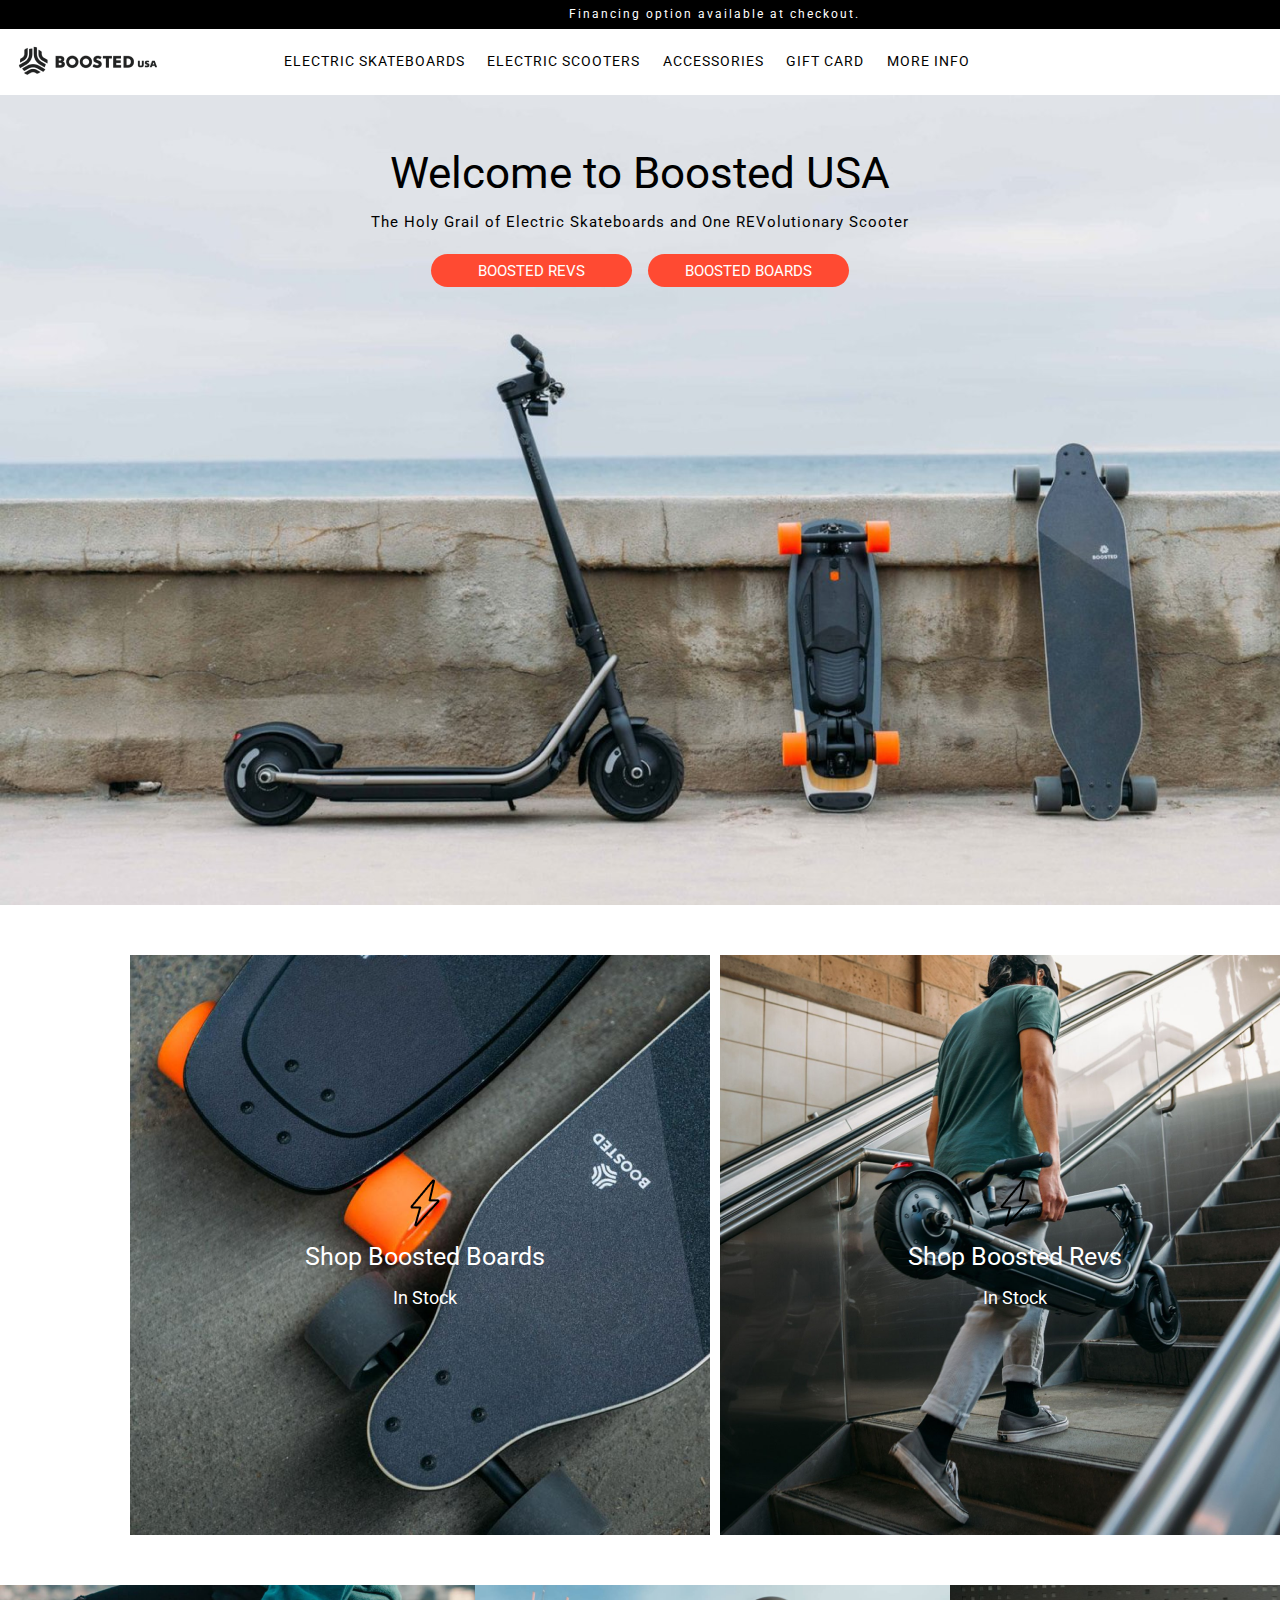
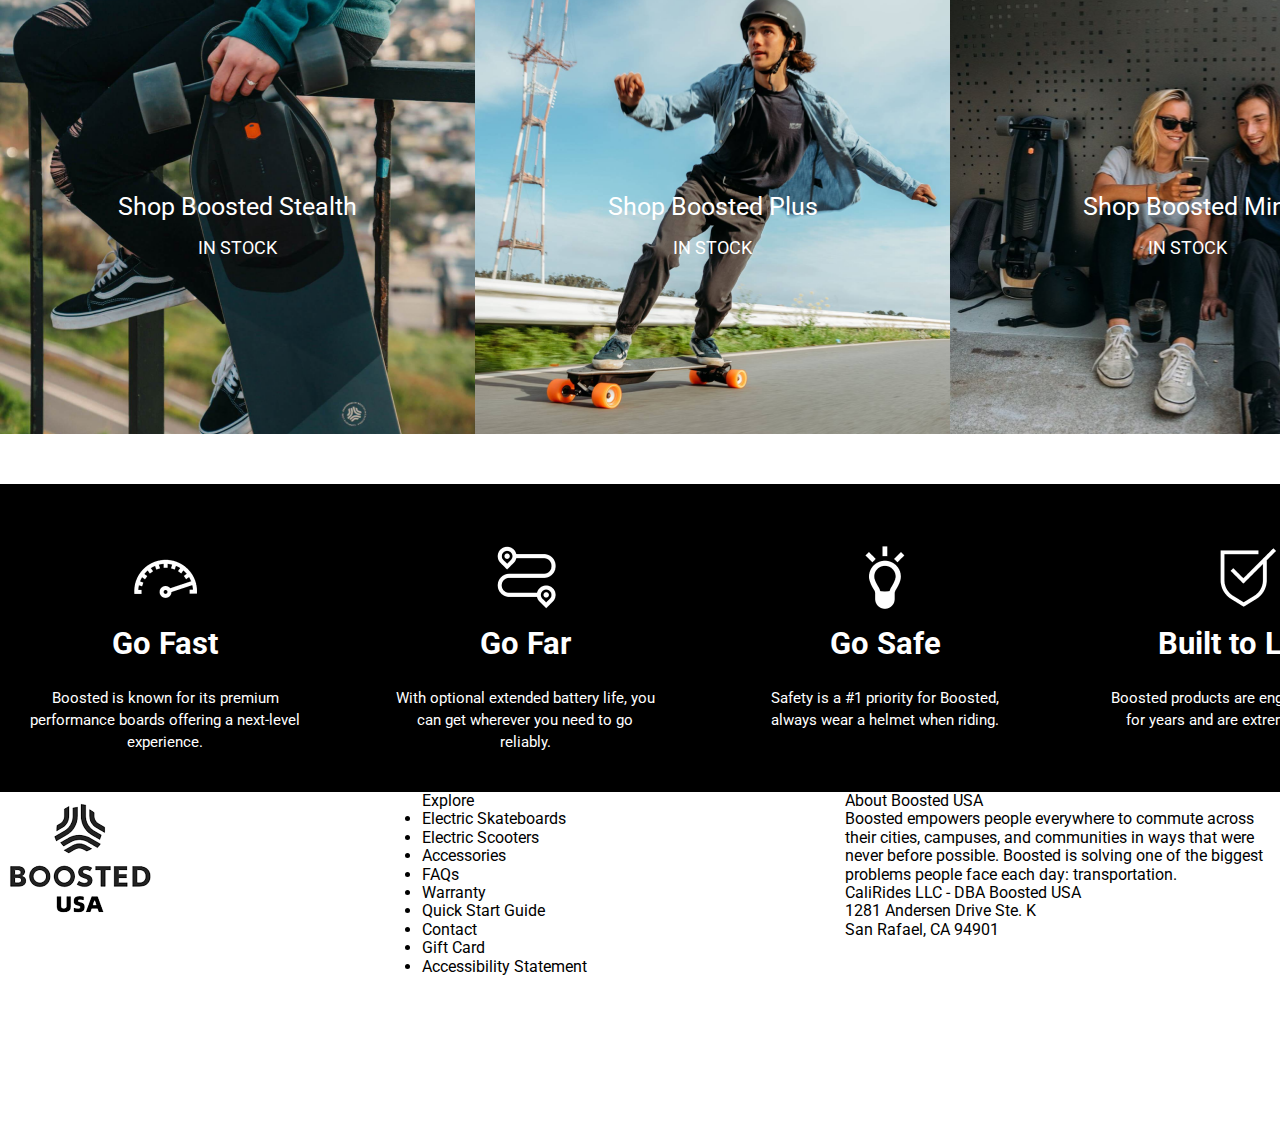
==== main.html @ 9bf581b5 "about inf" ====
<!DOCTYPE html>
<html lang="ru">
<head>
    <meta charset="UTF-8">
    <meta http-equiv="X-UA-Compatible" content="IE=edge">
    <meta name="viewport" content="width=device-width, initial-scale=1.0">
    <title>Boosted USA</title>
    <link rel="stylesheet" href="css/normalize.css">
    <link rel="stylesheet" href="css/style.css">
    <link rel="preconnect" href="https://fonts.googleapis.com">
<link rel="preconnect" href="https://fonts.gstatic.com" crossorigin>
<link href="https://fonts.googleapis.com/css2?family=Roboto&display=swap" rel="stylesheet">
</head>
<body>
    <header>
        <section class="uppersign">
            <div class="sign">
                <p class="sign_text">Financing option available at checkout.</p>
            </div>
        </section>
        <section class="header__menu">
            <div class="mainmenu__logo">
                <img src="img/mainmenu_logo.png" alt="" class="mainmenu__logo2">
            </div>
            <div class="menu">
                <ul class="mainmenu__list">
                    <li class="mainmenu__item_1">Electric Skateboards</li>
                    <li class="mainmenu__item_2">Electric Scooters</li>
                    <li class="mainmenu__item_3">Accessories</li>
                    <li class="mainmenu__item_4">Gift Card</li>
                    <li class="mainmenu__item_5">More Info</li>
                </ul>
            </div>
            <div class="mainmenu__buttons">
                <div class="profile__logo">
                    <img src="img/avatar.png" alt="" class="profile__logo2">
                </div>
                <div class="corz__logo">
                    <img src="img/cart.png" alt="" class="corz__logo2">
                </div>
            </div>
        </section>
    </header>
    <main>
        <section class="welcome">
            <div class="welcome__sign">Welcome to Boosted USA</div>
            <div class="welcome__sign2">The Holy Grail of Electric Skateboards and One REVolutionary Scooter</div>
            <div class="welcome__buttons">
                <button class="revs">BOOSTED REVS</button>
                <button class="boards">BOOSTED BOARDS</button>
            </div>
        </section>
        <section class="boostedrev">
            <div class="boostedrev__firstpict">
                <img src="img/logo.png" alt="" class="logo">
                <div class="rev__first_sign1">Shop Boosted Boards</div>
                <div class="rev__second_instock">In Stock</div>
            </div>
            <div class="boostedrev__secondpict">
                <img src="img/logo.png" alt="" class="logo">
                <div class="rev__first_sign2">Shop Boosted Revs</div>
                <div class="rev__second_instock">In Stock</div>
            </div>
        </section>
        <section class="skatepict">
            <div class="skatepict__1pict">
                <div class="skate__first_sign">Shop Boosted Stealth</div>
                <div class="skate_instock">IN STOCK</div>
            </div>
            <div class="skatepict__2pict">
                <div class="skate__second_sign">Shop Boosted Plus</div>
                <div class="skate_instock">IN STOCK</div>
            </div>
            <div class="skatepict__3pict">
                <div class="skate__third_sign">Shop Boosted Mini</div>
                <div class="skate_instock">IN STOCK</div>
            </div>
        </section>
    </main>
    <footer>
        <section class="go">
            <div class="gofast">
                <img src="img/footer1.png" alt="" class="footer_logo">
                <div class="footer_signfirst">Go Fast</div>
                <div class="footer_signsecond">Boosted is known for its premium performance boards offering a next-level experience.</div>
            </div>
            <div class="gofar">
                <img src="img/footer2.png" alt="" class="footer_logo">
                <div class="footer_signfirst">Go Far</div>
                <div class="footer_signsecond">With optional extended battery life, you can get wherever you need to go reliably.</div>
            </div>
            <div class="gosafe">
                <img src="img/footer3.png" alt="" class="footer_logo">
                <div class="footer_signfirst">Go Safe</div>
                <div class="footer_signsecond">Safety is a #1 priority for Boosted, always wear a helmet when riding.</div>
            </div>
            <div class="built">
                <img src="img/footer4.png" alt="" class="footer_logo">
                <div class="footer_signfirst">Built to Last!</div>
                <div class="footer_signsecond">Boosted products are engineered to last for years and are extremely reliable.</div>
            </div>
        </section>
        <section class="footer__information">
            <div class="information_mainblock">
                <img src="img/mainmenu_logo2.png" alt="logo" class="logo__footer">
                <div class="explore">
                    <div class="sign_explore">Explore</div>
                    <ul class="explore__list">
                        <li class="p1">Electric Skateboards</li>
                        <li class="p2">Electric Scooters</li>
                        <li class="p3">Accessories</li>
                        <li class="p4">FAQs</li>
                        <li class="p5">Warranty</li>
                        <li class="p6">Quick Start Guide</li>
                        <li class="p7">Contact</li>
                        <li class="p8">Gift Card</li>
                        <li class="p9">Accessibility Statement</li>
                    </ul>
                </div>
                <div class="about">
                    <div class="sign_about">About Boosted USA</div>
                    <div class="about_text">Boosted empowers people everywhere to commute across their cities, campuses, and communities in ways that were never before possible. Boosted is solving one of the biggest problems people face each day: transportation.</div>
                    <div class="address1">CaliRides LLC - DBA Boosted USA</div>
                    <div class="address2">1281 Andersen Drive Ste. K</div>
                    <div class="address3">San Rafael, CA 94901</div>
                </div>
            </div>
        </section>
        <section class="terms">

        </section>
    </footer>
</body>
</html>
---- css/style.css ----
*, *::after, *::before{
    margin: 0;
    padding: 0;
    box-sizing: border-box;
}

html, body{
    height: 100%;
    font-family: "Roboto";
}

.section{
    width: 100%;
}


/* ---------------------section uppersign------------------------------- */

.uppersign{
    min-width: 1440px;
    height: 29px;
    background-color: black;
}

.sign{
    font-family: 'Roboto';
    font-style: normal;
    font-weight: 400;
    font-size: 12px;
    line-height: 15px;
    text-align: center;
    letter-spacing: 2px;
}

.sign>p{
    color: white;
    padding-top: 7px;
    margin-bottom: 7px;
    margin-right: 580px;
    margin-left: 569px;
    width: 291px;
}

/* ---------------------section mainmenu------------------------------- */

.mainmenu__logo{
    height: 66px;
}

.mainmenu__logo2{
    margin-top: 14px;
}

.header__menu{
    display: flex;
    height: 66px;
}

.mainmenu__list{
    margin-right: 348px;
    margin-left: 102px;
    width: 736px;
}

.mainmenu__list > li{
    list-style: none;
    font-family: 'Roboto';
    font-style: normal;
    font-weight: 400;
    font-size: 14px;
    line-height: 21px;
    letter-spacing: 1px;
    text-transform: uppercase;
    margin-top: 22px;
}

.mainmenu__item_1{
    margin-left: 11px;
}

.mainmenu__item_2{
    margin-left: 22px;
}

.mainmenu__item_3{
    margin-left: 23px;
}

.mainmenu__item_4{
    margin-left: 22px;
}

.mainmenu__item_5{
    margin-left: 23px;
    margin-right: 34px;
}

.mainmenu__list > li:hover{
    color: #20f60c;
    cursor: pointer;
}

.menu > ul{
    display: flex;
}

.mainmenu__buttons{
    display: flex;
    height: 66px;
    margin-right: 20px;
}

.mainmenu__buttons > div:hover{
    cursor: pointer;
}

.mainmenu__buttons > div{
    margin-top: 24px;
}

.corz__logo{
    margin-left: 10px;
}

.corz__logo2:hover{ /* скачать svg!!*/
    fill: orange
}

.profile__logo{
    margin-left: 5px;
}

.profile__logo2:hover{
    fill: orange;
}

.mainmenu__logo{
    margin-top: 0;
}

.mainmenu__logo2{
    margin-left: 11px;
}


/* ---------------------section welcome------------------------------- */

.welcome{
    height: 810px;
    background-image: url(../img/block1.png);
    background-repeat: no-repeat;
}

.welcome__sign{
    font-family: 'Roboto';
    font-style: normal;
    font-weight: 400;
    font-size: 44px;
    line-height: 51px;
    text-align: center;
    color: #000000;
    padding-top: 53px;
}

.welcome__sign2{
    font-family: 'Roboto';
    font-style: normal;
    font-weight: 400;
    font-size: 15px;
    line-height: 19px;
    text-align: center;
    letter-spacing: 1px;
    color: #000000;
    padding-top: 14px;
}

.welcome__buttons{
    text-align: center;
    padding-top: 22px;
}

.revs{
    margin-right: 12px;
}

.welcome__buttons > button{
    font-family: 'Roboto';
    font-style: normal;
    font-weight: 400;
    font-size: 15px;
    line-height: 22px;
    color: #FFFFFF;

    background-color: #FF4A32;
    height: 33px;
    width: 201px;
    left: 0%;
    right: 0%;
    top: 0px;
    border-radius: 35px;
    border: none;
}

.welcome__buttons > button:hover{
    background-color: #6c150a;
    cursor: pointer;
}

/* ---------------------section boostedrev------------------------------- */

.boostedrev{
    margin-top: 50px;
    display: grid;
    grid-template-columns: repeat(2,50%);
    width: 1440px;
}

.boostedrev > div{
    height: 580px;
    padding-top: 223px;
}

.boostedrev__firstpict{
    background-image: url(../img/block2_pict1.png);
    background-repeat: no-repeat;

    text-align: center;

    margin-left: 130px;
}

.boostedrev__secondpict{
    background-image: url(../img/block2_pict2.png);
    background-repeat: no-repeat;

    text-align: center;

    margin-right: 130px;
}

.rev__first_sign1, .rev__first_sign2{
    font-family: 'Roboto';
    font-style: normal;
    font-weight: 400;
    font-size: 25px;
    line-height: 30px;
    text-align: center;
    color: #FFFFFF;
    padding-top: 10px;
}

.rev__second_instock{
    font-family: 'Roboto';
    font-style: normal;
    font-weight: 400;
    font-size: 18px;
    line-height: 23px;
    text-align: center;
    color: #FFFFFF;
    padding-top: 14px;
}

/* ---------------------section skatepict------------------------------- */

.skatepict{
    margin-top: 50px;
    display: grid;
    grid-template-columns: repeat(3,33%);
    width: 1440px;
    height: 449px;
}

.skatepict__1pict{
    background-image: url(../img/block3_pict1.png);
    background-repeat: no-repeat;
}

.skatepict__2pict{
    background-image: url(../img/block3_pict2.png);
    background-repeat: no-repeat;
}

.skatepict__3pict{
    background-image: url(../img/block3_pict3.png);
    background-repeat: no-repeat;
}

.skate_instock{
    font-family: 'Roboto';
    font-style: normal;
    font-weight: 400;
    font-size: 18px;
    line-height: 23px;
    text-align: center;
    color: #FFFFFF;
    padding-top: 14px;
}

.skatepict > div > div:first-child{
    font-family: 'Roboto';
    font-style: normal;
    font-weight: 400;
    font-size: 25px;
    line-height: 30px;
    text-align: center;
    color: #FFFFFF;
    padding-top: 10px;
    margin-top: 197px;
}

/* ---------------------section go------------------------------- */

.go{
    width: 1440px;
    height: 308px;
    background-color: black;
    margin-top: 50px;
    display: grid;
    grid-template-columns: repeat(4,25%);
}

.go > div{
    width: 330px;
    height: 257px;
    margin-top: 15px;
    margin-bottom: 35px;
    display: flex;
    flex-direction: column;
    align-items: center;
}

.footer_signfirst{
    font-family: 'Roboto';
    font-style: normal;
    font-weight: 700;
    font-size: 31px;
    line-height: 36px;
    text-align: center;
    color: #FFFFFF;
    margin-top: 5px;
}
.footer_signsecond{
    font-family: 'Roboto';
    font-style: normal;
    font-weight: 400;
    font-size: 15px;
    line-height: 22px;
    text-align: center;
    color: #FFFFFF;
    margin-top: 25px;
    width: 270px;
}

.footer_logo{
    margin-top: 35px;
}

/* ---------------------section footer_information------------------------------- */

.footer__information{
    height: 329px;
    background-color: F7F7F7;
}

.information_mainblock{
    display: grid;
    grid-template-columns: repeat(3,33%);
}
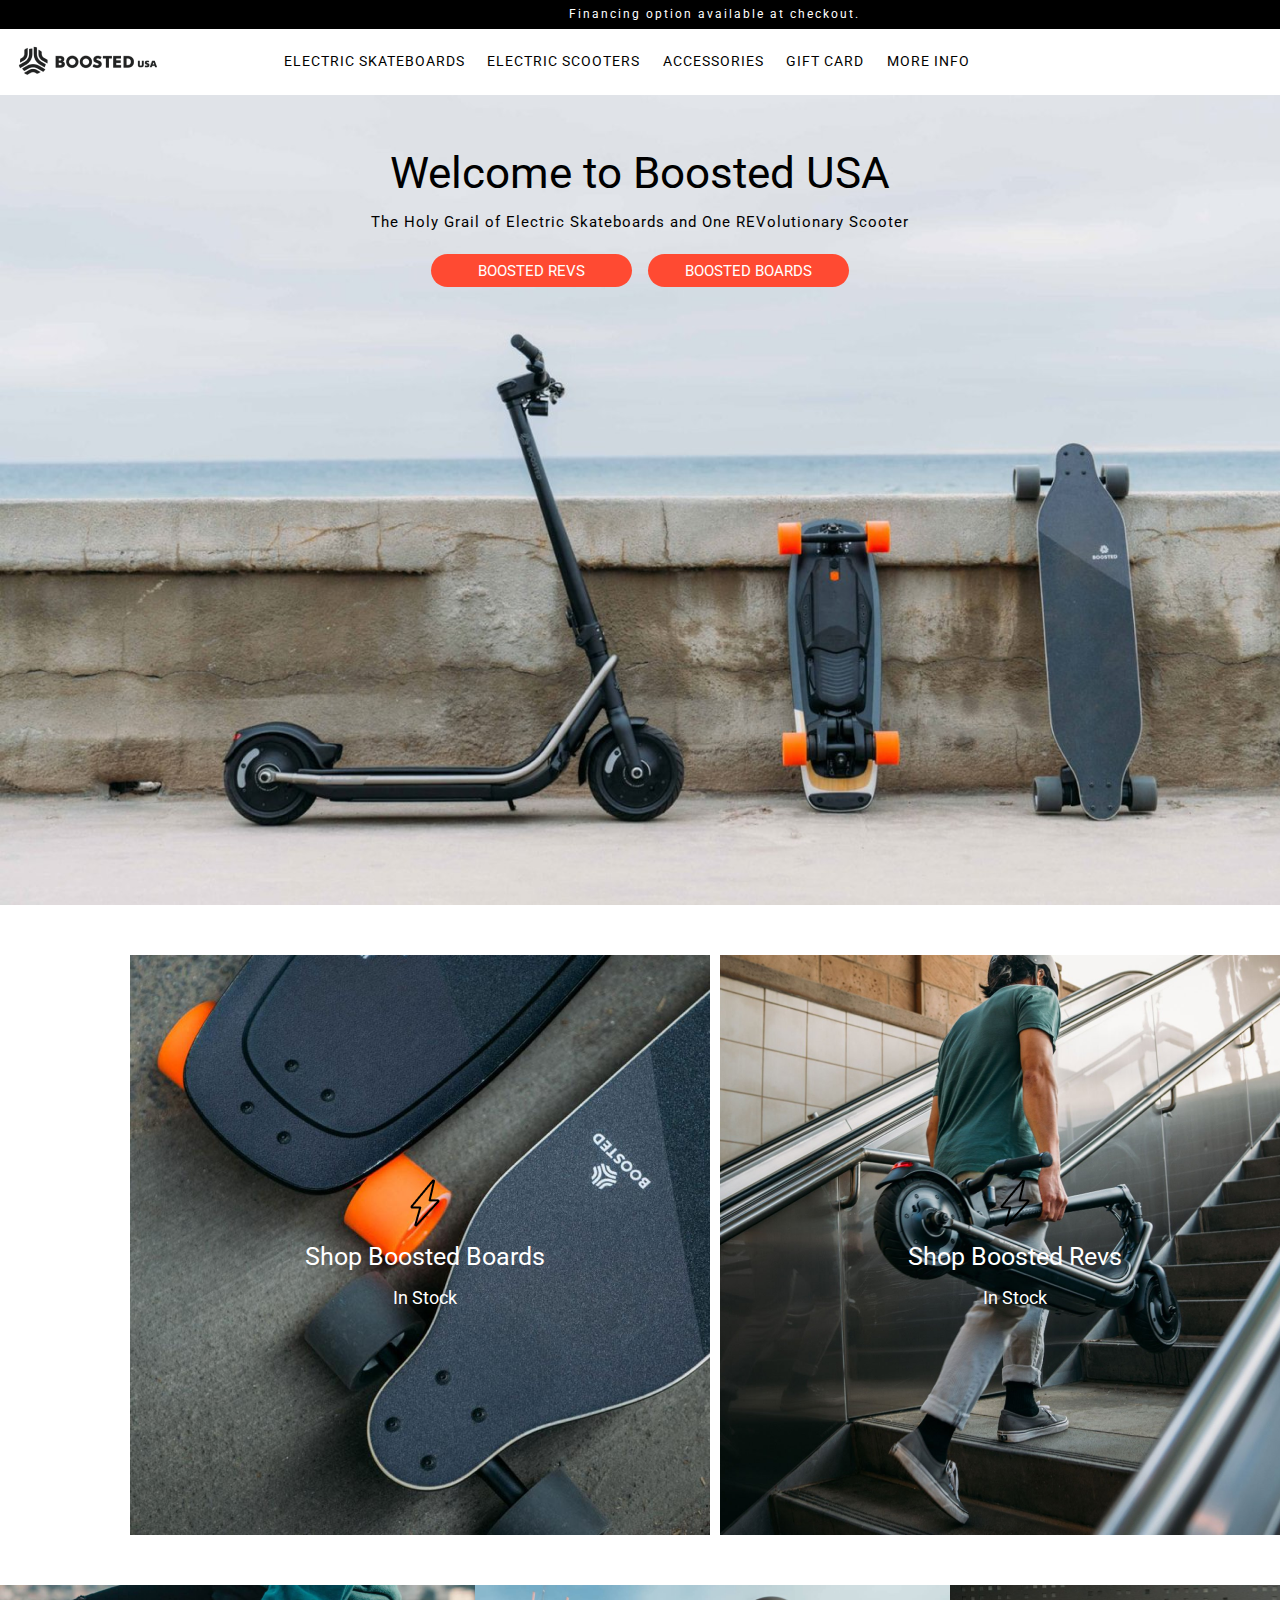
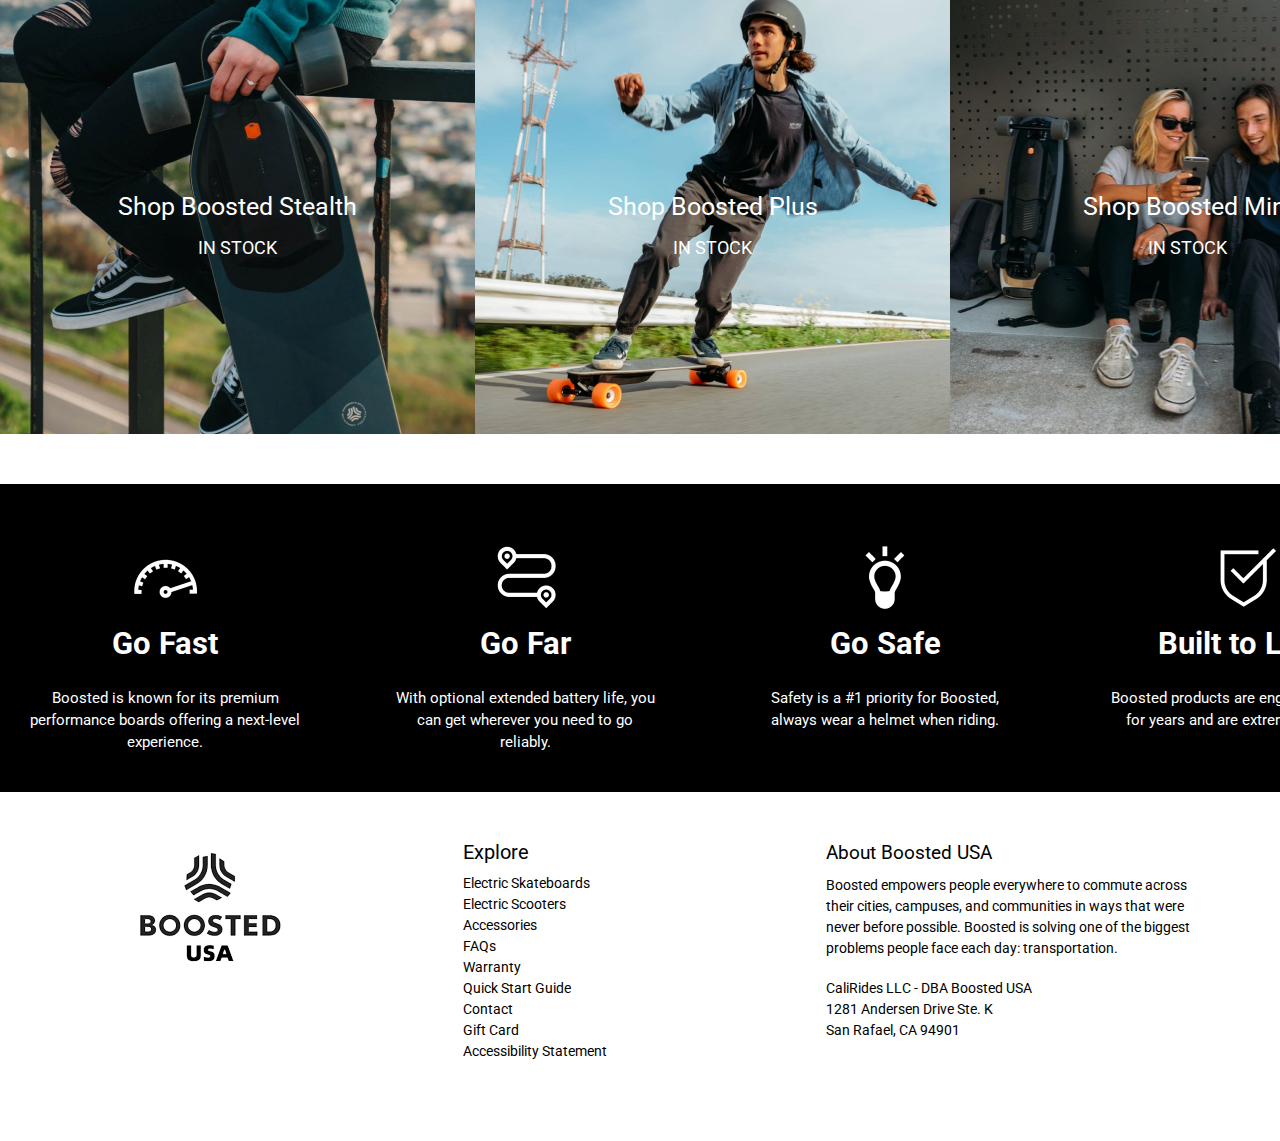
==== commit 35f71e0c: "add terms block" ====
--- a/main.html
+++ b/main.html
@@ -127,7 +127,19 @@
             </div>
         </section>
         <section class="terms">
-
+            <div class="footerlast">
+                <div class="termsInfo"></div>
+                <div class="footerIcons">
+                    <div class="icon"></div>
+                    <div class="icon"></div>
+                    <div class="icon"></div>
+                    <div class="icon"></div>
+                    <div class="icon"></div>
+                    <div class="icon"></div>
+                    <div class="icon"></div>
+                    <div class="icon"></div>
+                </div>
+            </div>
         </section>
     </footer>
 </body>
--- a/css/style.css
+++ b/css/style.css
@@ -365,4 +365,58 @@
 .information_mainblock{
     display: grid;
     grid-template-columns: repeat(3,33%);
-}+    margin-top: 20px;
+    margin-left: 120px;
+    margin-right: 120px;
+}
+
+.logo__footer{
+    height: 134px;
+    width: 160px;
+    margin-top: 29px;
+    margin-left: 10px;
+}
+
+.about{
+    margin-left: 20px;
+}
+
+.explore, .about{
+    width: 379px;
+    height: 229px;
+    margin-top: 30px;
+}
+
+.explore, .about > div{
+    font-family: 'Roboto';
+    font-style: normal;
+    font-weight: 400;
+    line-height: 21px;
+    color: #000000;
+}
+
+.sign_explore{
+    font-size: 20px;
+}
+
+.sign_about{
+    font-size: 19px;
+}
+
+.explore__list{
+    list-style-type: none;
+    font-size: 14px;
+    margin-top: 10px;
+}
+
+.about_text{
+    margin-top: 12px;
+    margin-bottom: 19px;
+}
+
+.about_text, .address1,.address2,.address3{
+    font-size: 14px;
+}
+
+/* ---------------------section terms------------------------------- */
+
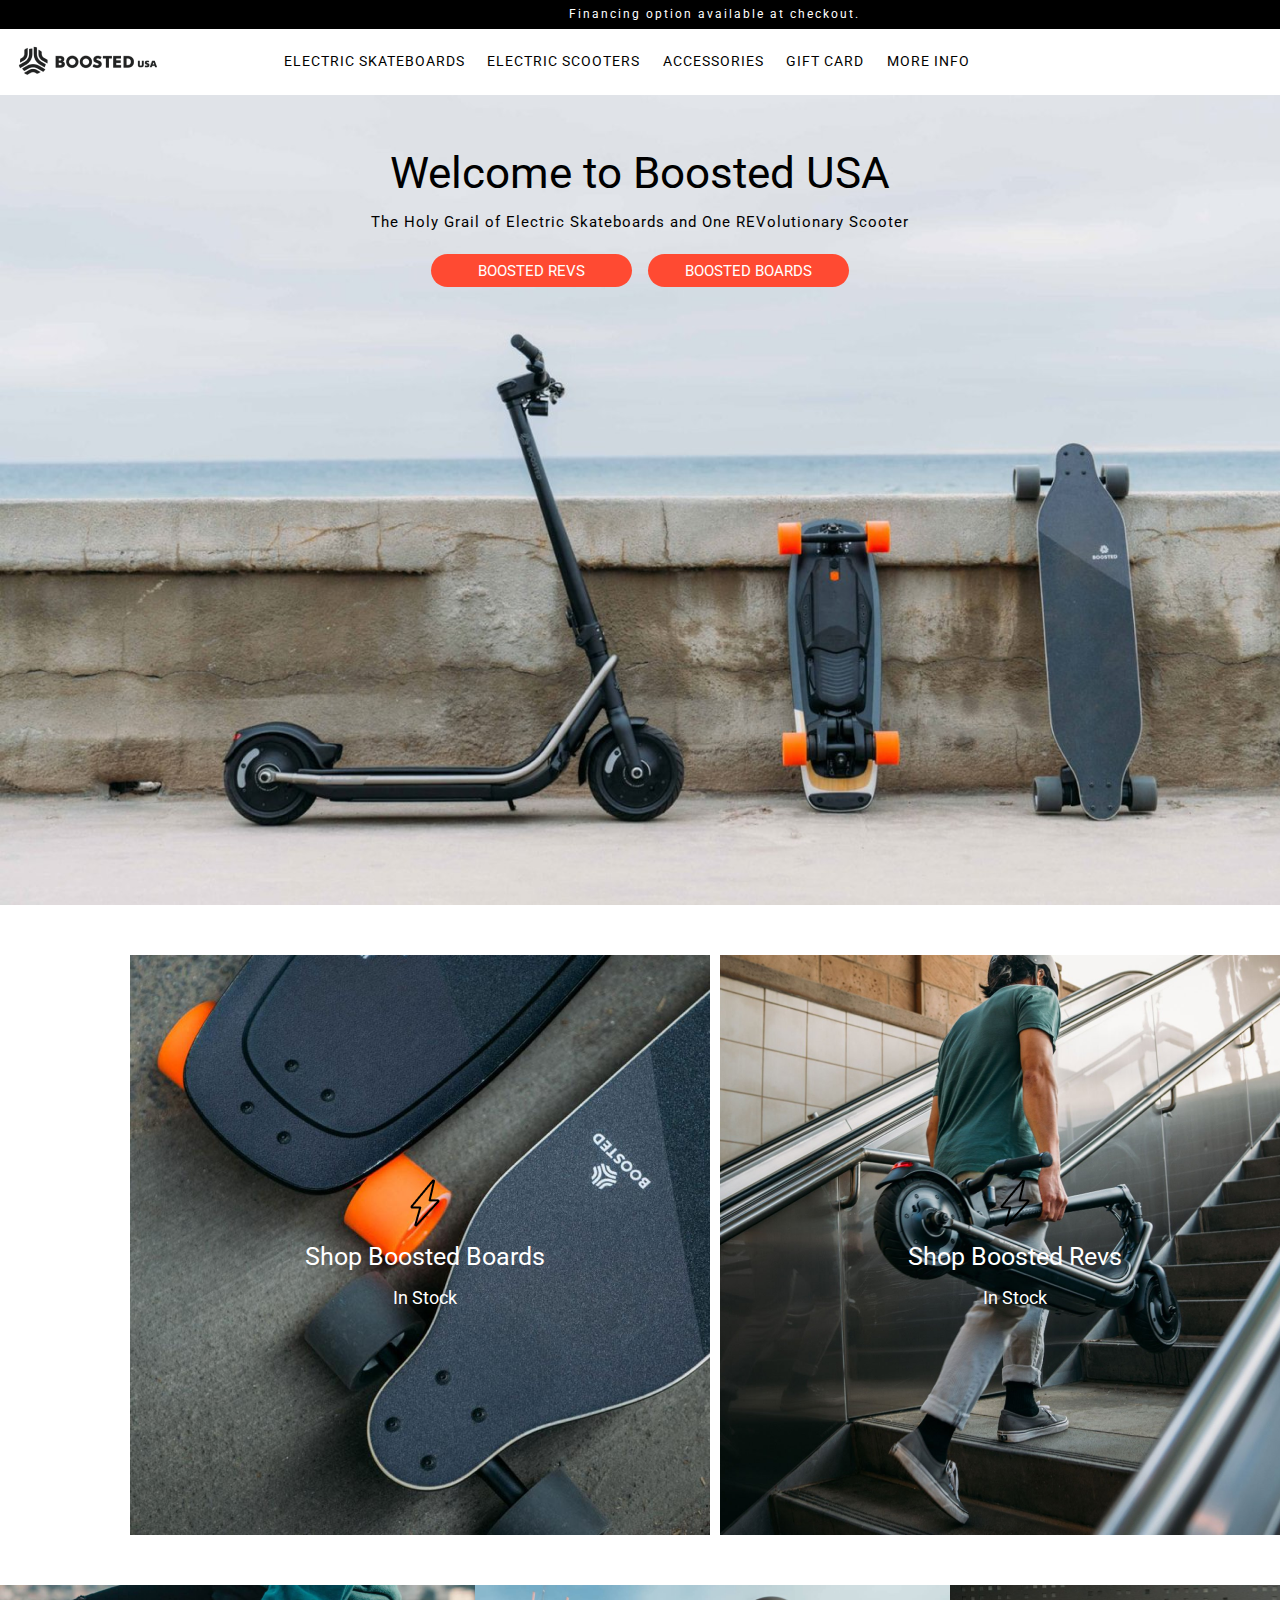
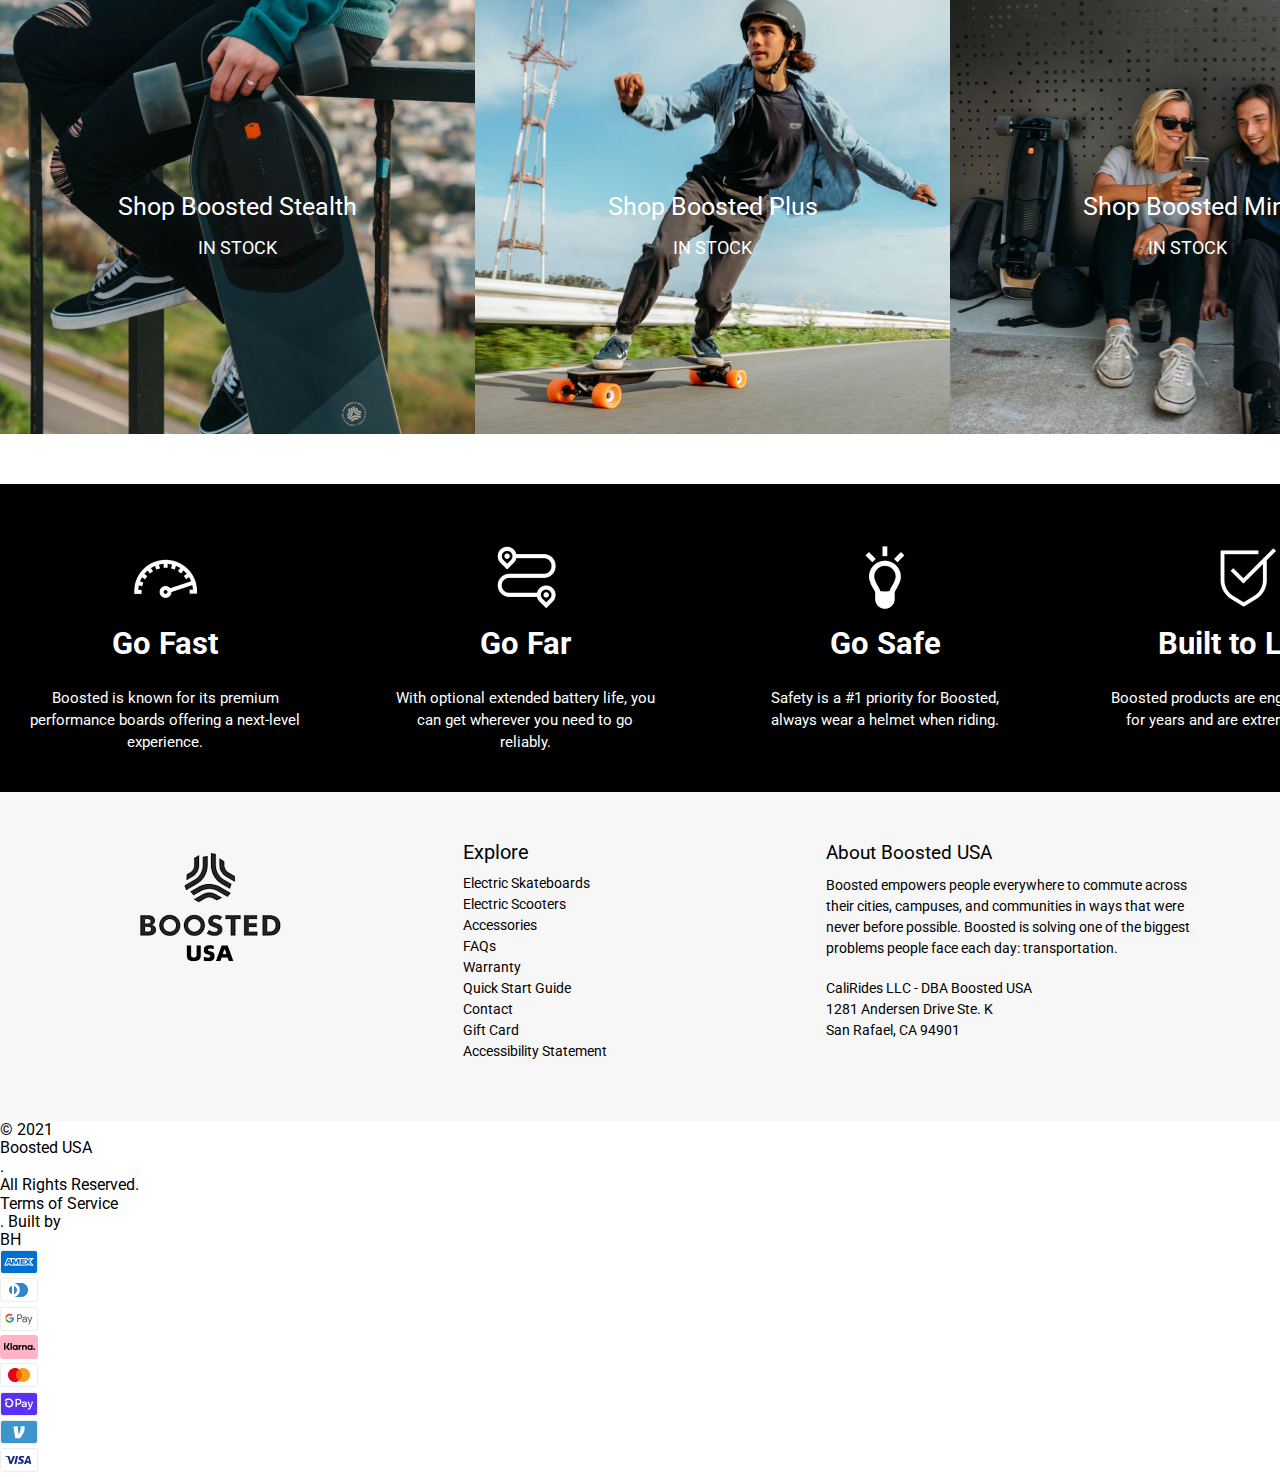
==== commit 2ab3dfd9: "add pict payment" ====
--- a/main.html
+++ b/main.html
@@ -128,16 +128,44 @@
         </section>
         <section class="terms">
             <div class="footerlast">
-                <div class="termsInfo"></div>
+                <div class="termsInfo">
+                    <div class="infoterms1">
+                        <div class="termsText">© 2021</div>
+                        <div class="termsTextOrange">Boosted USA</div>
+                        <div class="termsText">.</div>
+                    </div>
+                    <div class="infoterms2">
+                        <div class="termsText">All Rights Reserved.</div>
+                        <div class="termsTextOrange">Terms of Service</div>
+                        <div class="termsText">. Built by</div>
+                        <div class="termsTextOrange">BH</div>
+                    </div>
+                </div>
                 <div class="footerIcons">
-                    <div class="icon"></div>
-                    <div class="icon"></div>
-                    <div class="icon"></div>
-                    <div class="icon"></div>
-                    <div class="icon"></div>
-                    <div class="icon"></div>
-                    <div class="icon"></div>
-                    <div class="icon"></div>
+                    <div class="icon">
+                        <img src="img/terms1.png" alt="1">
+                    </div>
+                    <div class="icon">
+                        <img src="img/terms2.png" alt="2">
+                    </div>
+                    <div class="icon">
+                        <img src="img/terms3.png" alt="3">
+                    </div>
+                    <div class="icon">
+                        <img src="img/terms4.png" alt="1">
+                    </div>
+                    <div class="icon">
+                        <img src="img/terms5.png" alt="1">
+                    </div>
+                    <div class="icon">
+                        <img src="img/terms6.png" alt="1">
+                    </div>
+                    <div class="icon">
+                        <img src="img/terms7.png" alt="1">
+                    </div>
+                    <div class="icon">
+                        <img src="img/terms8.png" alt="1">
+                    </div>
                 </div>
             </div>
         </section>
--- a/css/style.css
+++ b/css/style.css
@@ -359,13 +359,13 @@
 
 .footer__information{
     height: 329px;
-    background-color: F7F7F7;
+    background-color: rgba(247, 247, 247, 1);
 }
 
 .information_mainblock{
     display: grid;
     grid-template-columns: repeat(3,33%);
-    margin-top: 20px;
+    padding-top: 20px;
     margin-left: 120px;
     margin-right: 120px;
 }
@@ -420,3 +420,7 @@
 
 /* ---------------------section terms------------------------------- */
 
+.terms{
+    height: 70px;
+    background-color: white;
+}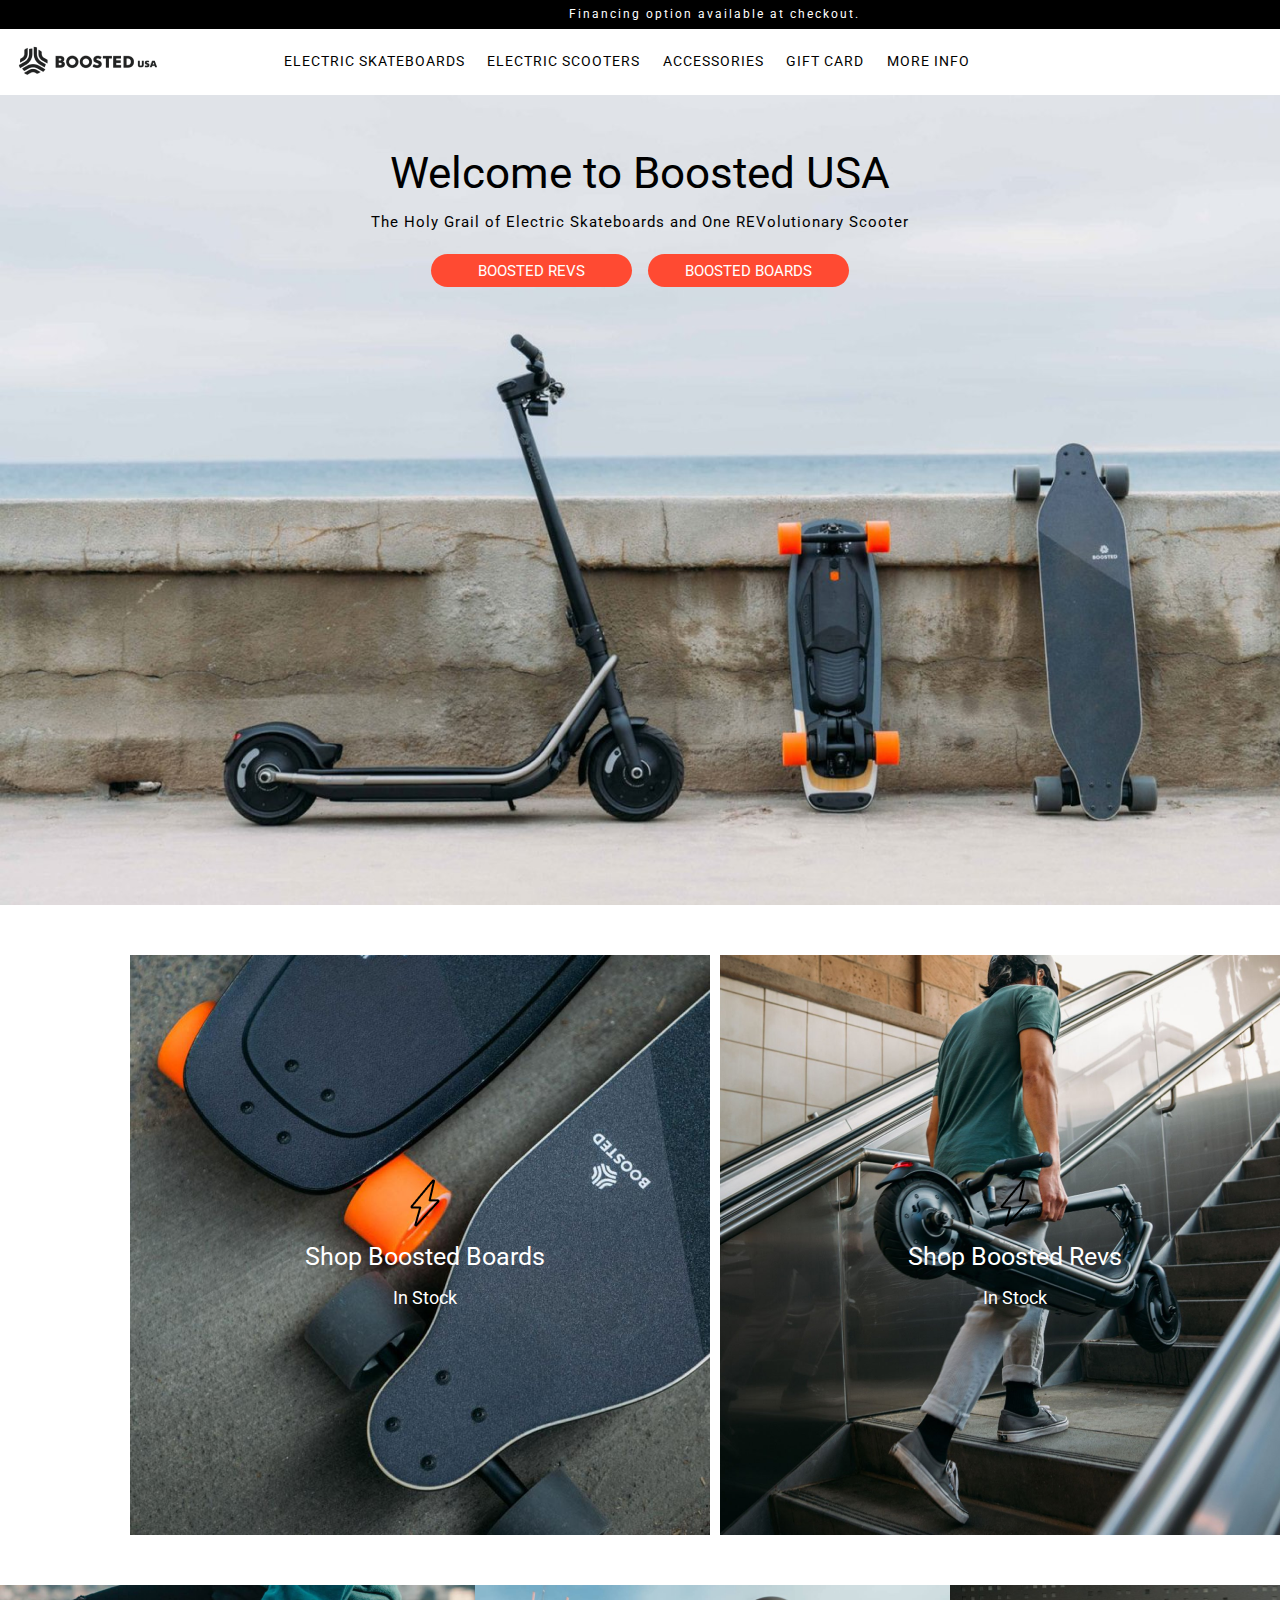
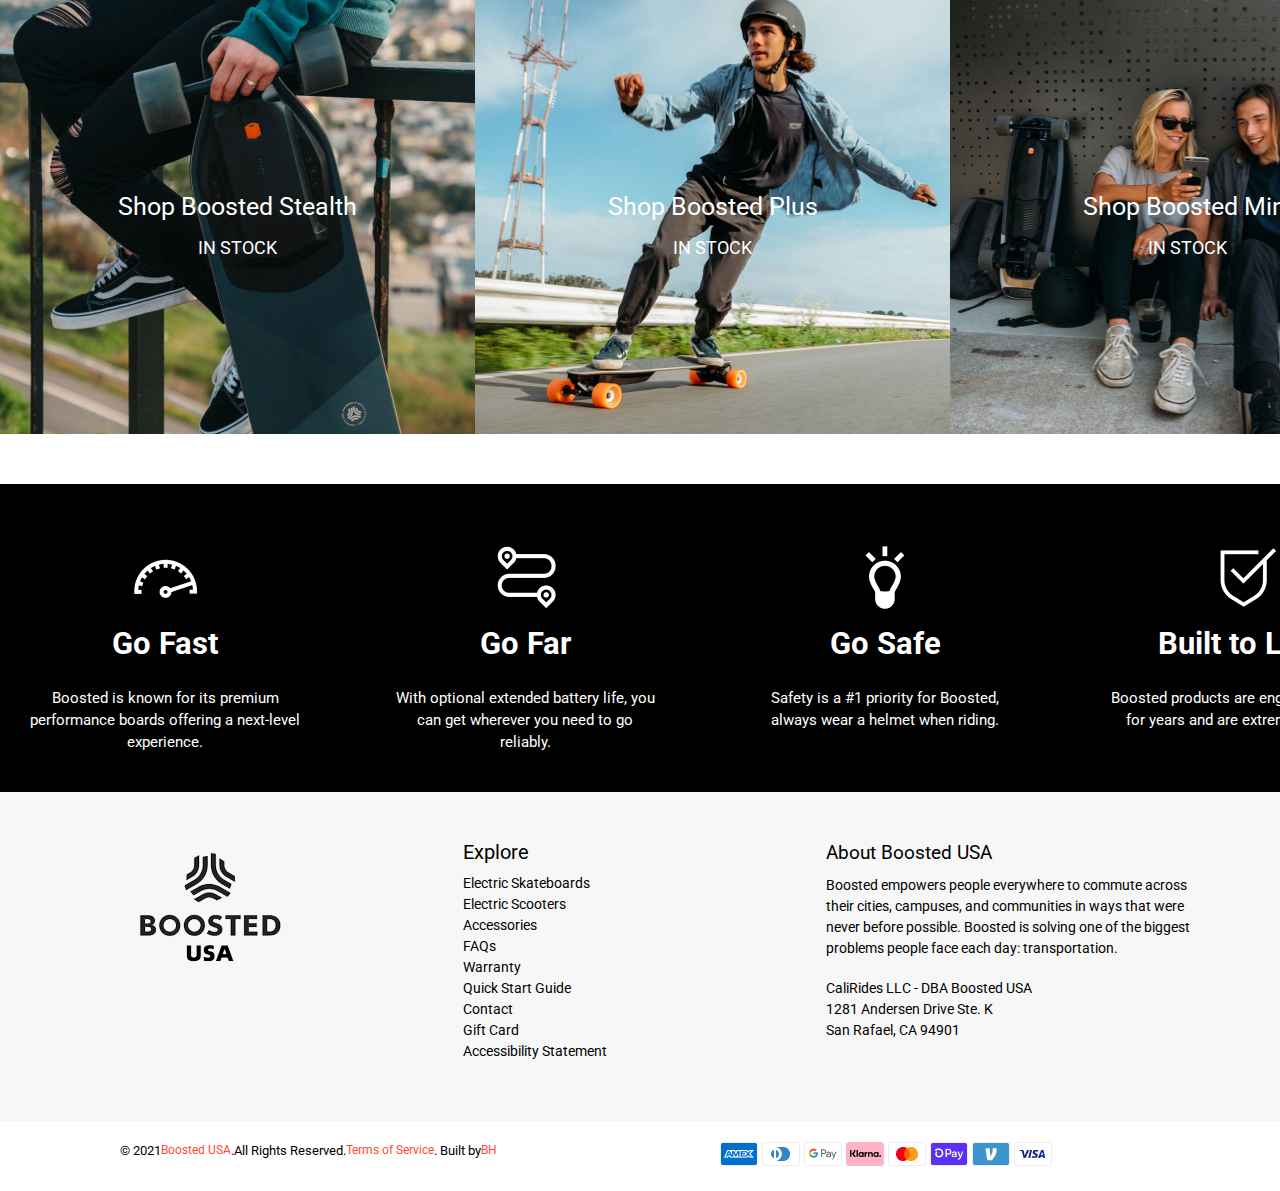
==== commit 340b7a98: "not-end terms footer" ====
--- a/main.html
+++ b/main.html
@@ -129,12 +129,10 @@
         <section class="terms">
             <div class="footerlast">
                 <div class="termsInfo">
-                    <div class="infoterms1">
+                    <div class="infoterms">
                         <div class="termsText">© 2021</div>
                         <div class="termsTextOrange">Boosted USA</div>
                         <div class="termsText">.</div>
-                    </div>
-                    <div class="infoterms2">
                         <div class="termsText">All Rights Reserved.</div>
                         <div class="termsTextOrange">Terms of Service</div>
                         <div class="termsText">. Built by</div>
--- a/css/style.css
+++ b/css/style.css
@@ -7,6 +7,7 @@
 html, body{
     height: 100%;
     font-family: "Roboto";
+    /* width: 1440px; */
 }
 
 .section{
@@ -421,6 +422,54 @@
 /* ---------------------section terms------------------------------- */
 
 .terms{
+    width: 1200px;
     height: 70px;
     background-color: white;
+    margin-left: 120px;
+}
+
+.footerlast{
+    display: grid;
+    grid-template-columns: repeat(2,50%);
+}
+
+.termsInfo{
+    margin-top: 20px;
+    width: 780px;
+    height: 30px;
+    /* margin-right: 68px; */
+}
+
+.termsInfo div{
+    display: flex;
+    align-items: center;
+    justify-content: left;
+}
+
+.footerIcons{
+    display: flex;
+    align-items: center;
+    justify-content: right;
+    margin-top: 20px;
+    gap: 4px;
+    width: 332px;
+    height: 30px;
+}
+
+.termsText{
+    font-family: 'Roboto';
+    font-style: normal;
+    font-weight: 400;
+    font-size: 13px;
+    line-height: 19px;
+    color: #000000;
+}
+
+.termsTextOrange{
+    font-family: 'Roboto';
+    font-style: normal;
+    font-weight: 400;
+    font-size: 12px;
+    line-height: 19px;
+    color: #FF4A32;
 }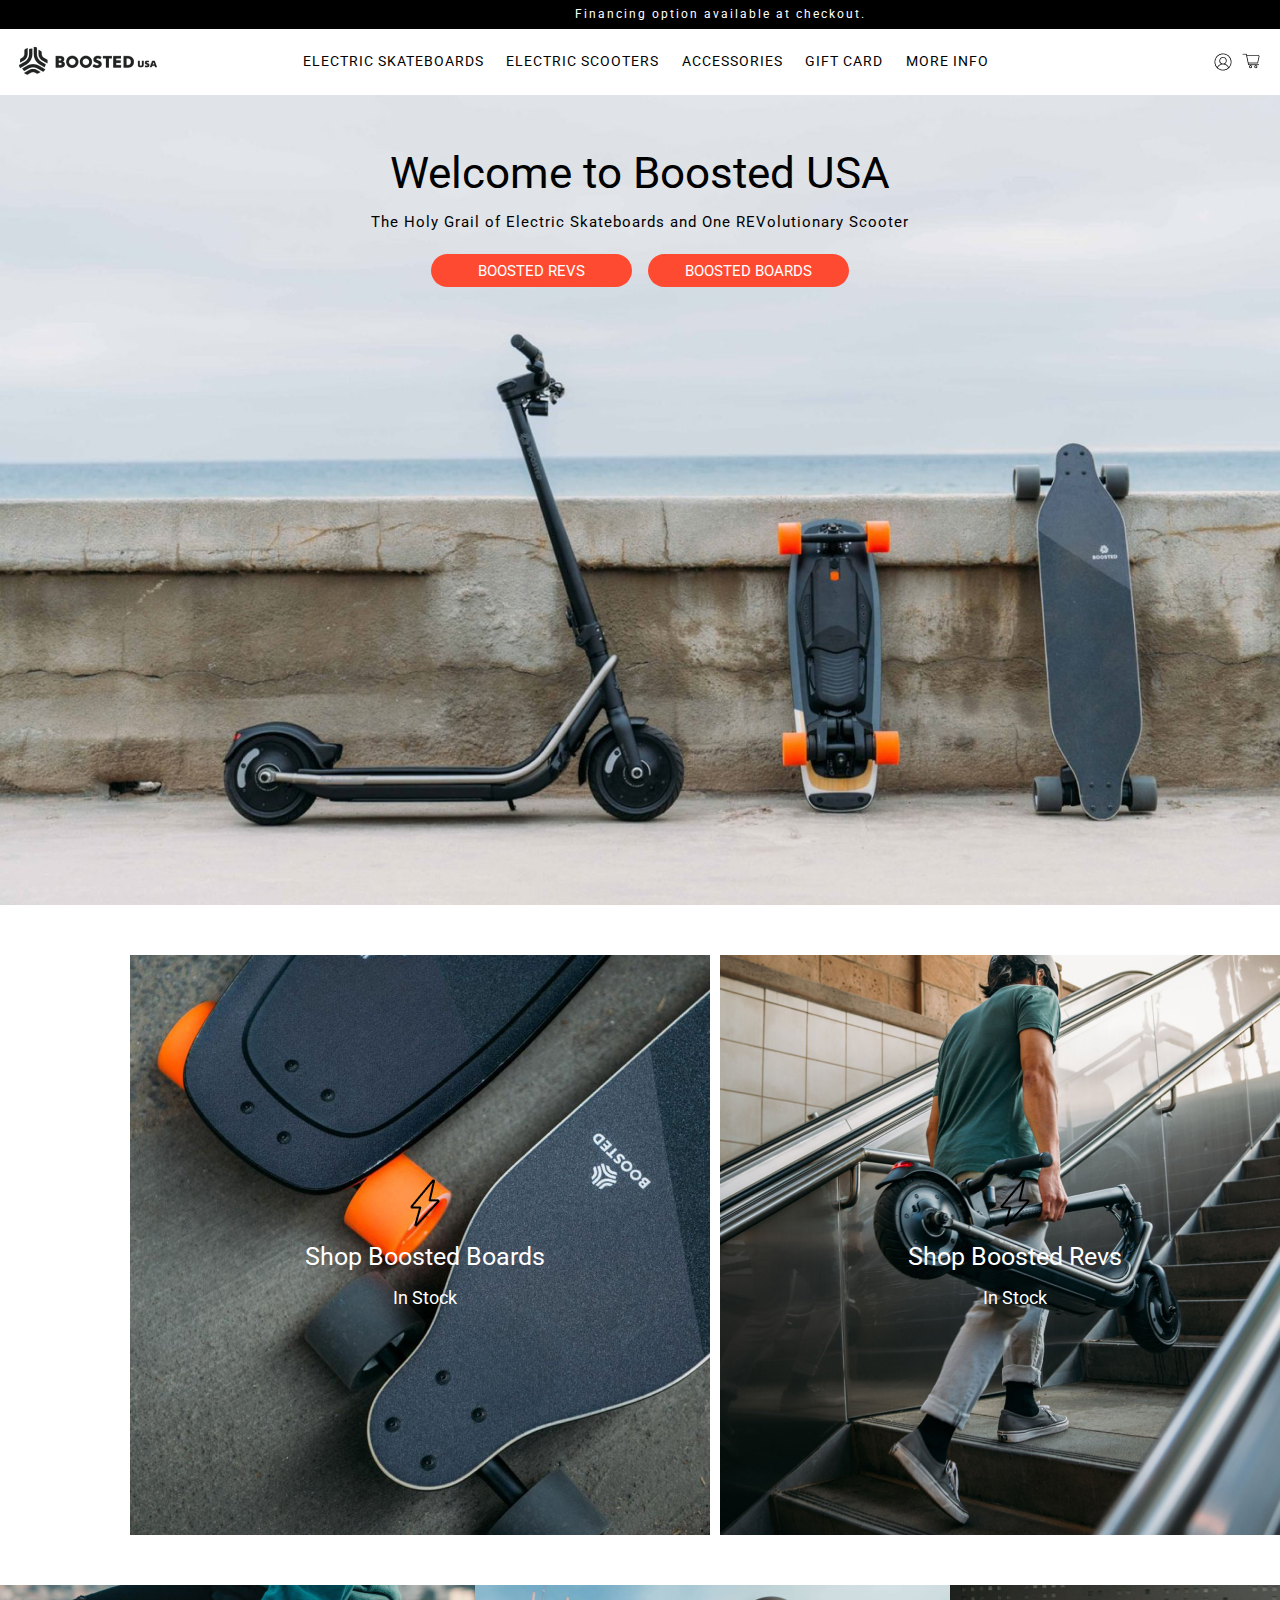
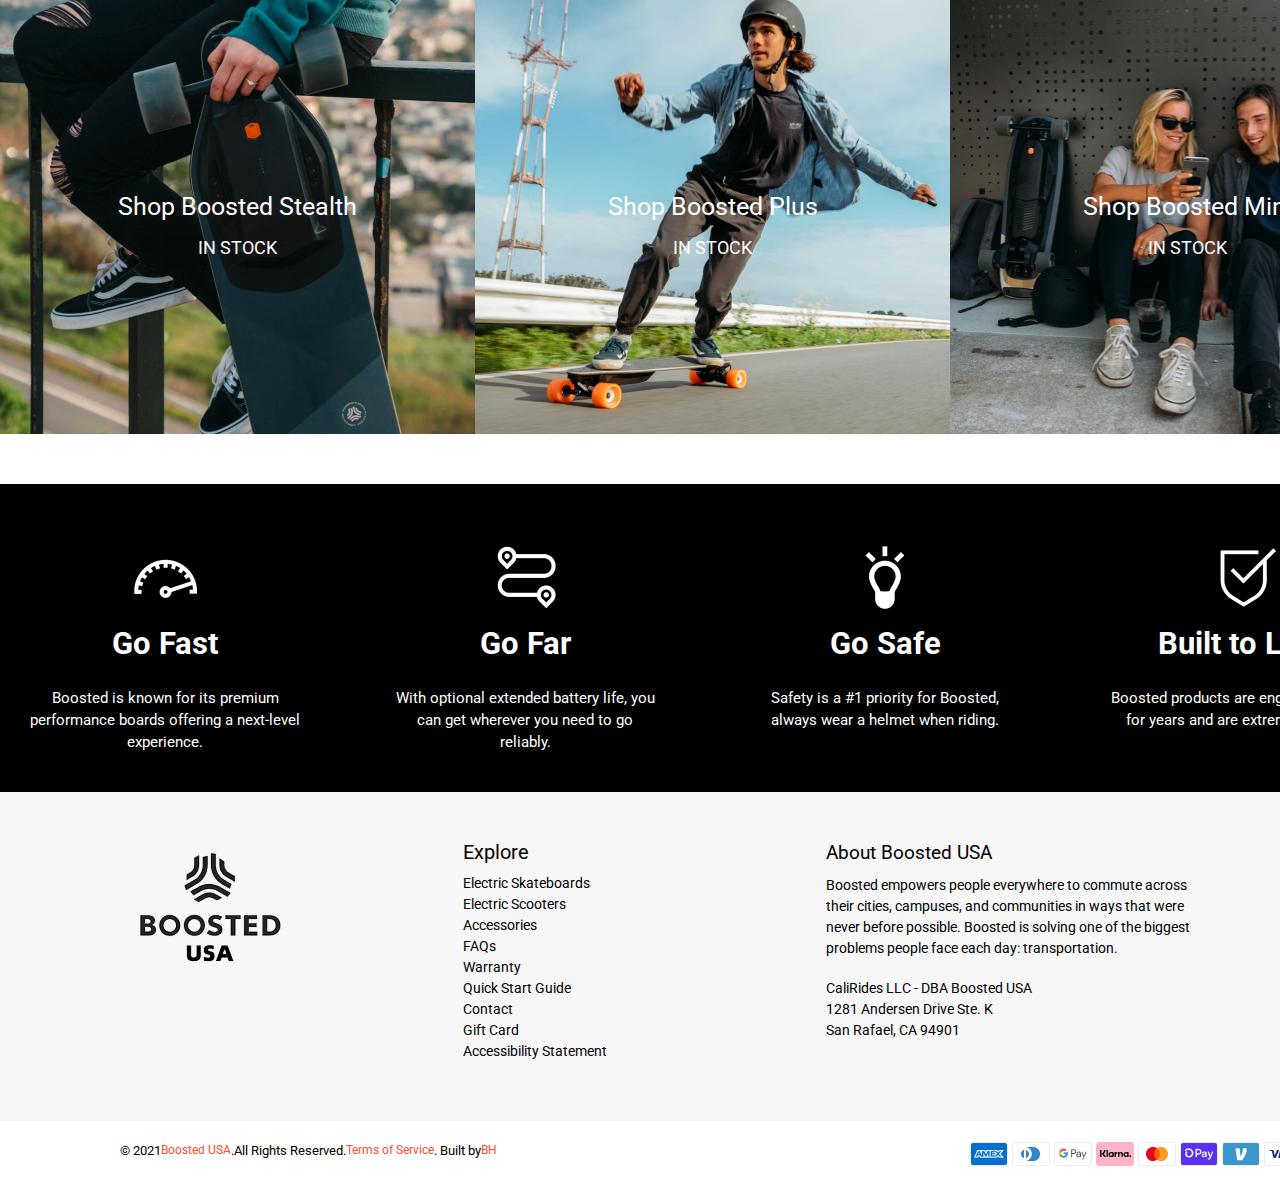
==== commit 6e46097e: "adapt upper+menu" ====
--- a/main.html
+++ b/main.html
@@ -14,9 +14,7 @@
 <body>
     <header>
         <section class="uppersign">
-            <div class="sign">
-                <p class="sign_text">Financing option available at checkout.</p>
-            </div>
+            <div class="sign">Financing option available at checkout.</div>
         </section>
         <section class="header__menu">
             <div class="mainmenu__logo">
--- a/css/style.css
+++ b/css/style.css
@@ -7,7 +7,6 @@
 html, body{
     height: 100%;
     font-family: "Roboto";
-    /* width: 1440px; */
 }
 
 .section{
@@ -21,6 +20,7 @@
     min-width: 1440px;
     height: 29px;
     background-color: black;
+    display: flex;
 }
 
 .sign{
@@ -31,35 +31,34 @@
     line-height: 15px;
     text-align: center;
     letter-spacing: 2px;
-}
-
-.sign>p{
     color: white;
     padding-top: 7px;
     margin-bottom: 7px;
-    margin-right: 580px;
-    margin-left: 569px;
     width: 291px;
+    flex: 1;
 }
 
 /* ---------------------section mainmenu------------------------------- */
+
+.mainmenu__logo2{
+    margin-top: 14px;
+}
+
+.header__menu{
+    display: flex;
+    height: 66px;
+}
 
 .mainmenu__logo{
     height: 66px;
-}
-
-.mainmenu__logo2{
-    margin-top: 14px;
-}
-
-.header__menu{
-    display: flex;
-    height: 66px;
+    flex-grow: 1;
+}
+
+.menu{
+    flex-grow: 1.5;
 }
 
 .mainmenu__list{
-    margin-right: 348px;
-    margin-left: 102px;
     width: 736px;
 }
 
@@ -150,6 +149,7 @@
     height: 810px;
     background-image: url(../img/block1.png);
     background-repeat: no-repeat;
+    background-size: cover;
 }
 
 .welcome__sign{
@@ -431,13 +431,12 @@
 .footerlast{
     display: grid;
     grid-template-columns: repeat(2,50%);
+    grid-column-gap: 250px
 }
 
 .termsInfo{
     margin-top: 20px;
-    width: 780px;
     height: 30px;
-    /* margin-right: 68px; */
 }
 
 .termsInfo div{
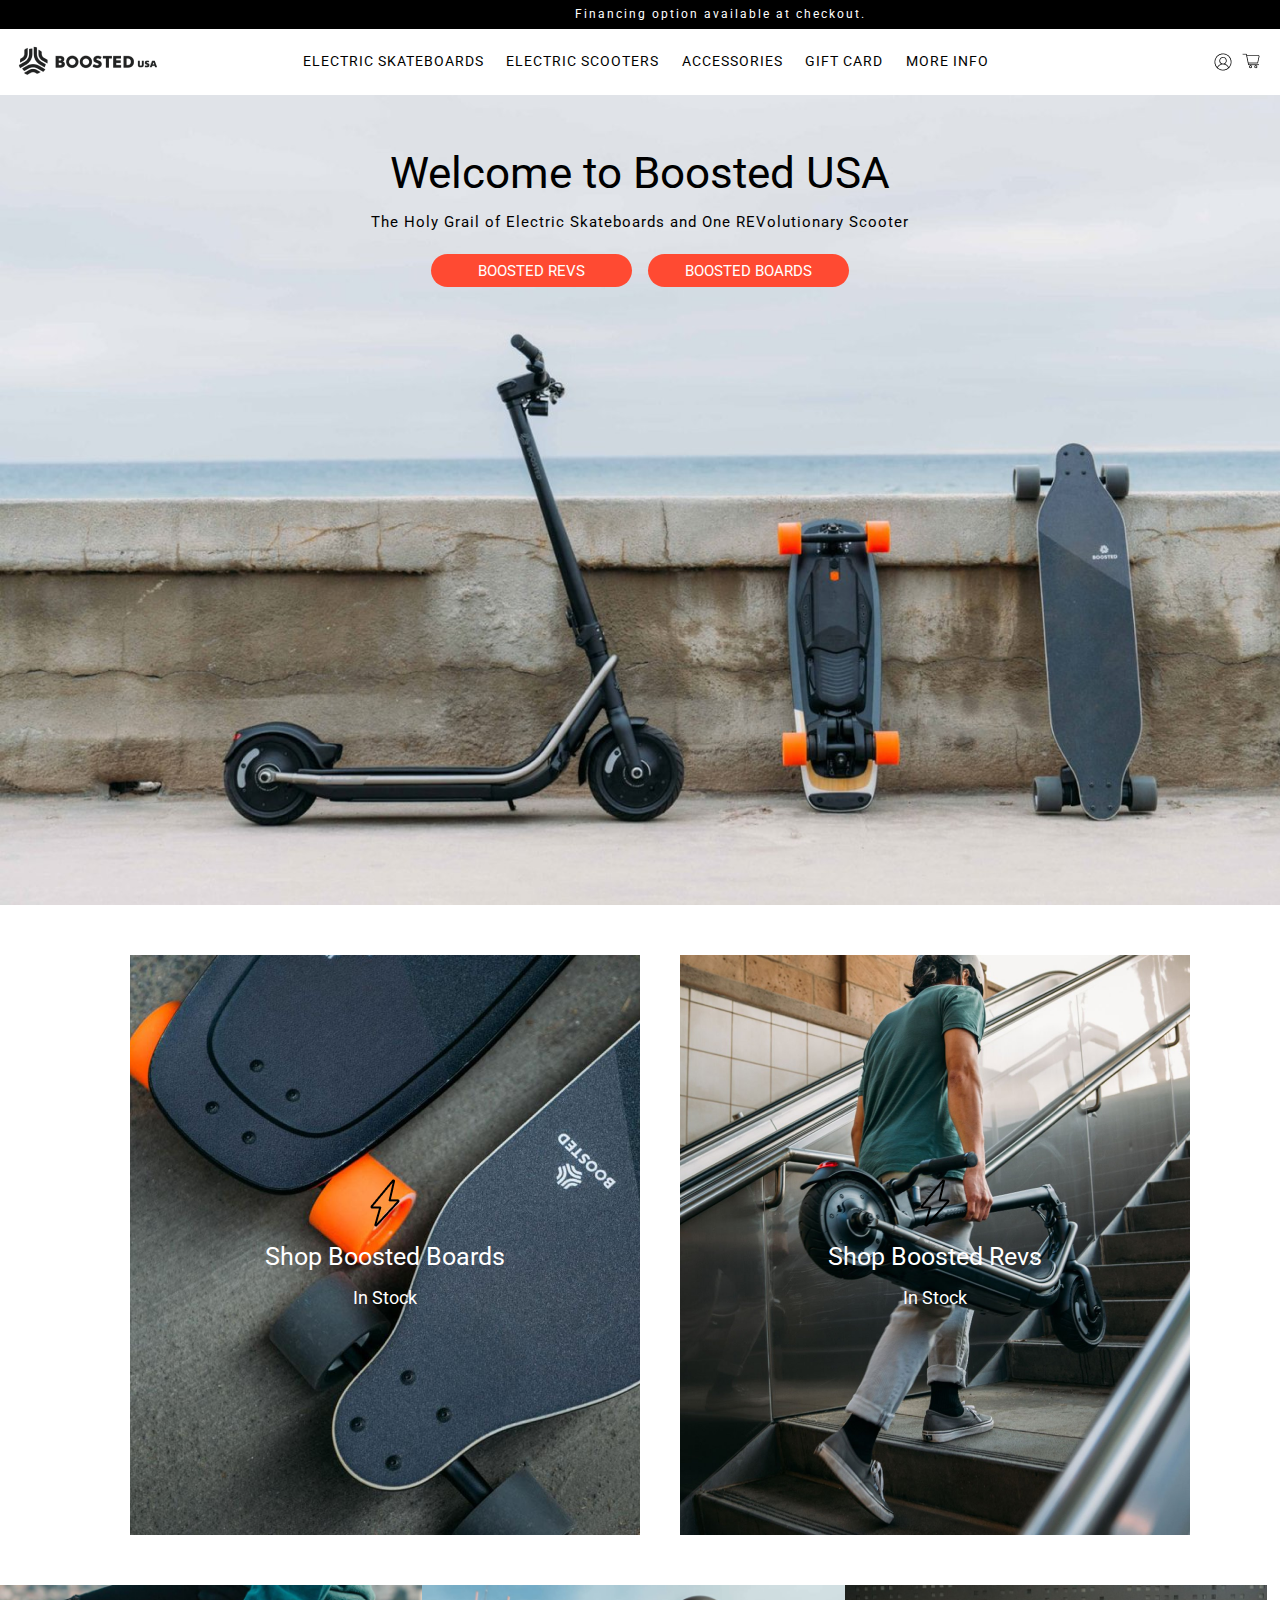
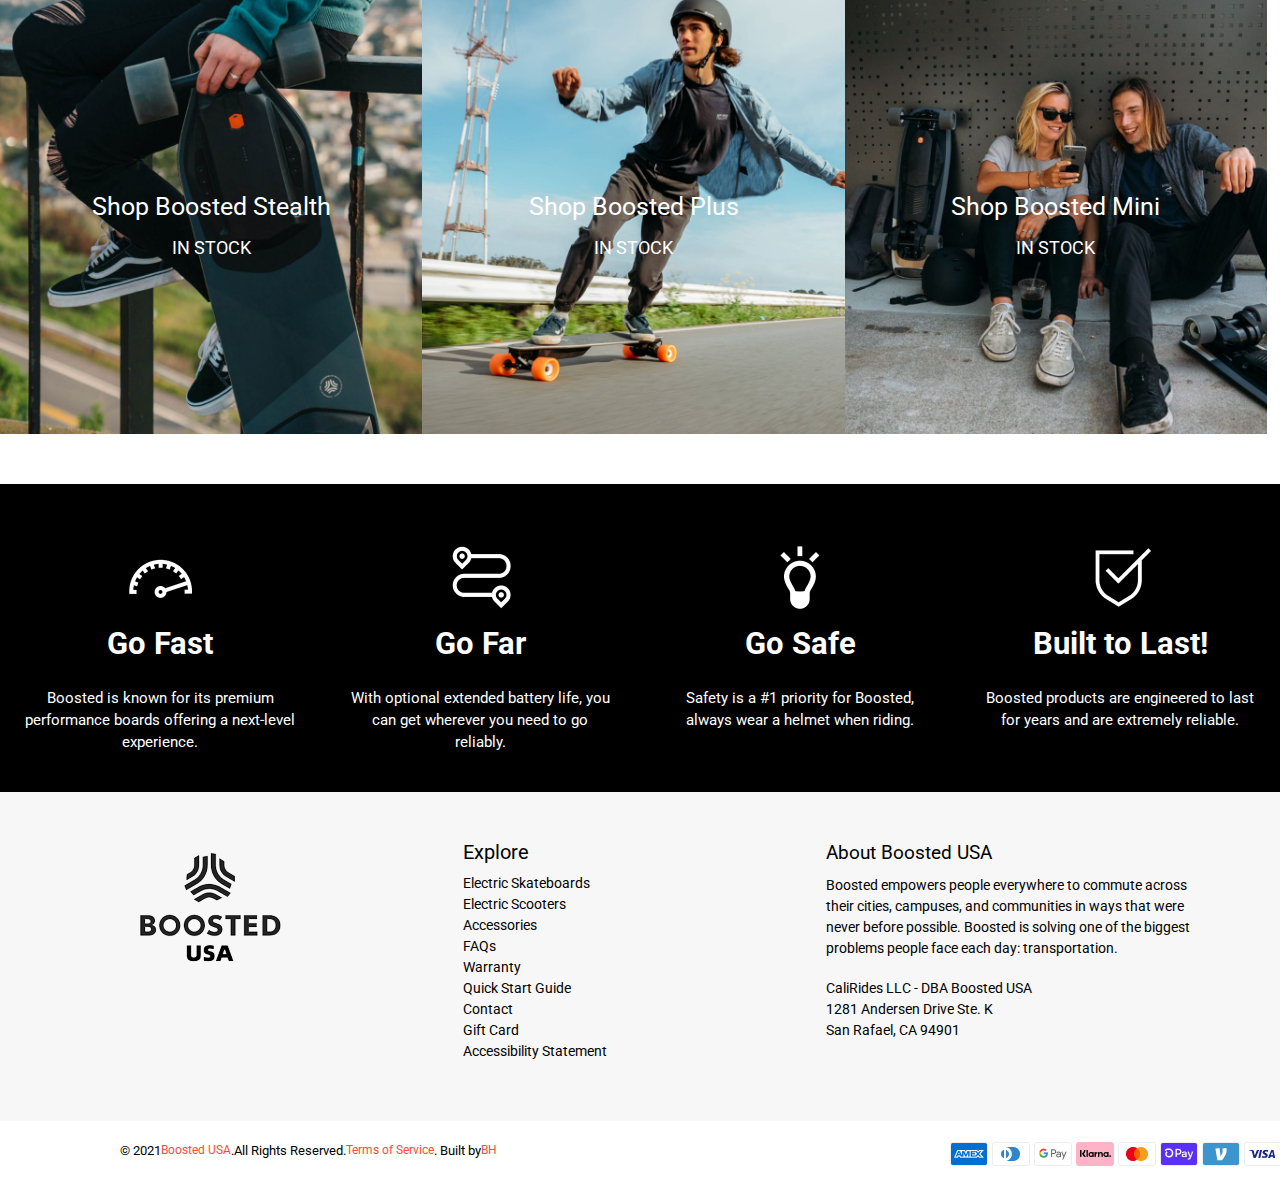
==== commit d8a1a8db: "end adapt 2000px" ====
--- a/main.html
+++ b/main.html
@@ -50,12 +50,12 @@
         </section>
         <section class="boostedrev">
             <div class="boostedrev__firstpict">
-                <img src="img/logo.png" alt="" class="logo">
+                <img src="img/logo.png" alt="" class="logoBoost">
                 <div class="rev__first_sign1">Shop Boosted Boards</div>
                 <div class="rev__second_instock">In Stock</div>
             </div>
             <div class="boostedrev__secondpict">
-                <img src="img/logo.png" alt="" class="logo">
+                <img src="img/logo.png" alt="" class="logoBoost">
                 <div class="rev__first_sign2">Shop Boosted Revs</div>
                 <div class="rev__second_instock">In Stock</div>
             </div>
--- a/css/style.css
+++ b/css/style.css
@@ -213,7 +213,7 @@
     margin-top: 50px;
     display: grid;
     grid-template-columns: repeat(2,50%);
-    width: 1440px;
+    column-gap: 40px;
 }
 
 .boostedrev > div{
@@ -224,20 +224,19 @@
 .boostedrev__firstpict{
     background-image: url(../img/block2_pict1.png);
     background-repeat: no-repeat;
-
-    text-align: center;
-
+    text-align: center;
     margin-left: 130px;
+    background-position: center;
 }
 
 .boostedrev__secondpict{
     background-image: url(../img/block2_pict2.png);
     background-repeat: no-repeat;
-
-    text-align: center;
-
+    text-align: center;
     margin-right: 130px;
-}
+    background-position: center;
+}
+
 
 .rev__first_sign1, .rev__first_sign2{
     font-family: 'Roboto';
@@ -267,23 +266,25 @@
     margin-top: 50px;
     display: grid;
     grid-template-columns: repeat(3,33%);
-    width: 1440px;
     height: 449px;
 }
 
 .skatepict__1pict{
     background-image: url(../img/block3_pict1.png);
     background-repeat: no-repeat;
+    background-size: cover;
 }
 
 .skatepict__2pict{
     background-image: url(../img/block3_pict2.png);
     background-repeat: no-repeat;
+    background-size: cover;
 }
 
 .skatepict__3pict{
     background-image: url(../img/block3_pict3.png);
     background-repeat: no-repeat;
+    background-size: cover;
 }
 
 .skate_instock{
@@ -312,12 +313,12 @@
 /* ---------------------section go------------------------------- */
 
 .go{
-    width: 1440px;
     height: 308px;
     background-color: black;
     margin-top: 50px;
     display: grid;
     grid-template-columns: repeat(4,25%);
+    justify-items: center;
 }
 
 .go > div{
@@ -422,7 +423,6 @@
 /* ---------------------section terms------------------------------- */
 
 .terms{
-    width: 1200px;
     height: 70px;
     background-color: white;
     margin-left: 120px;
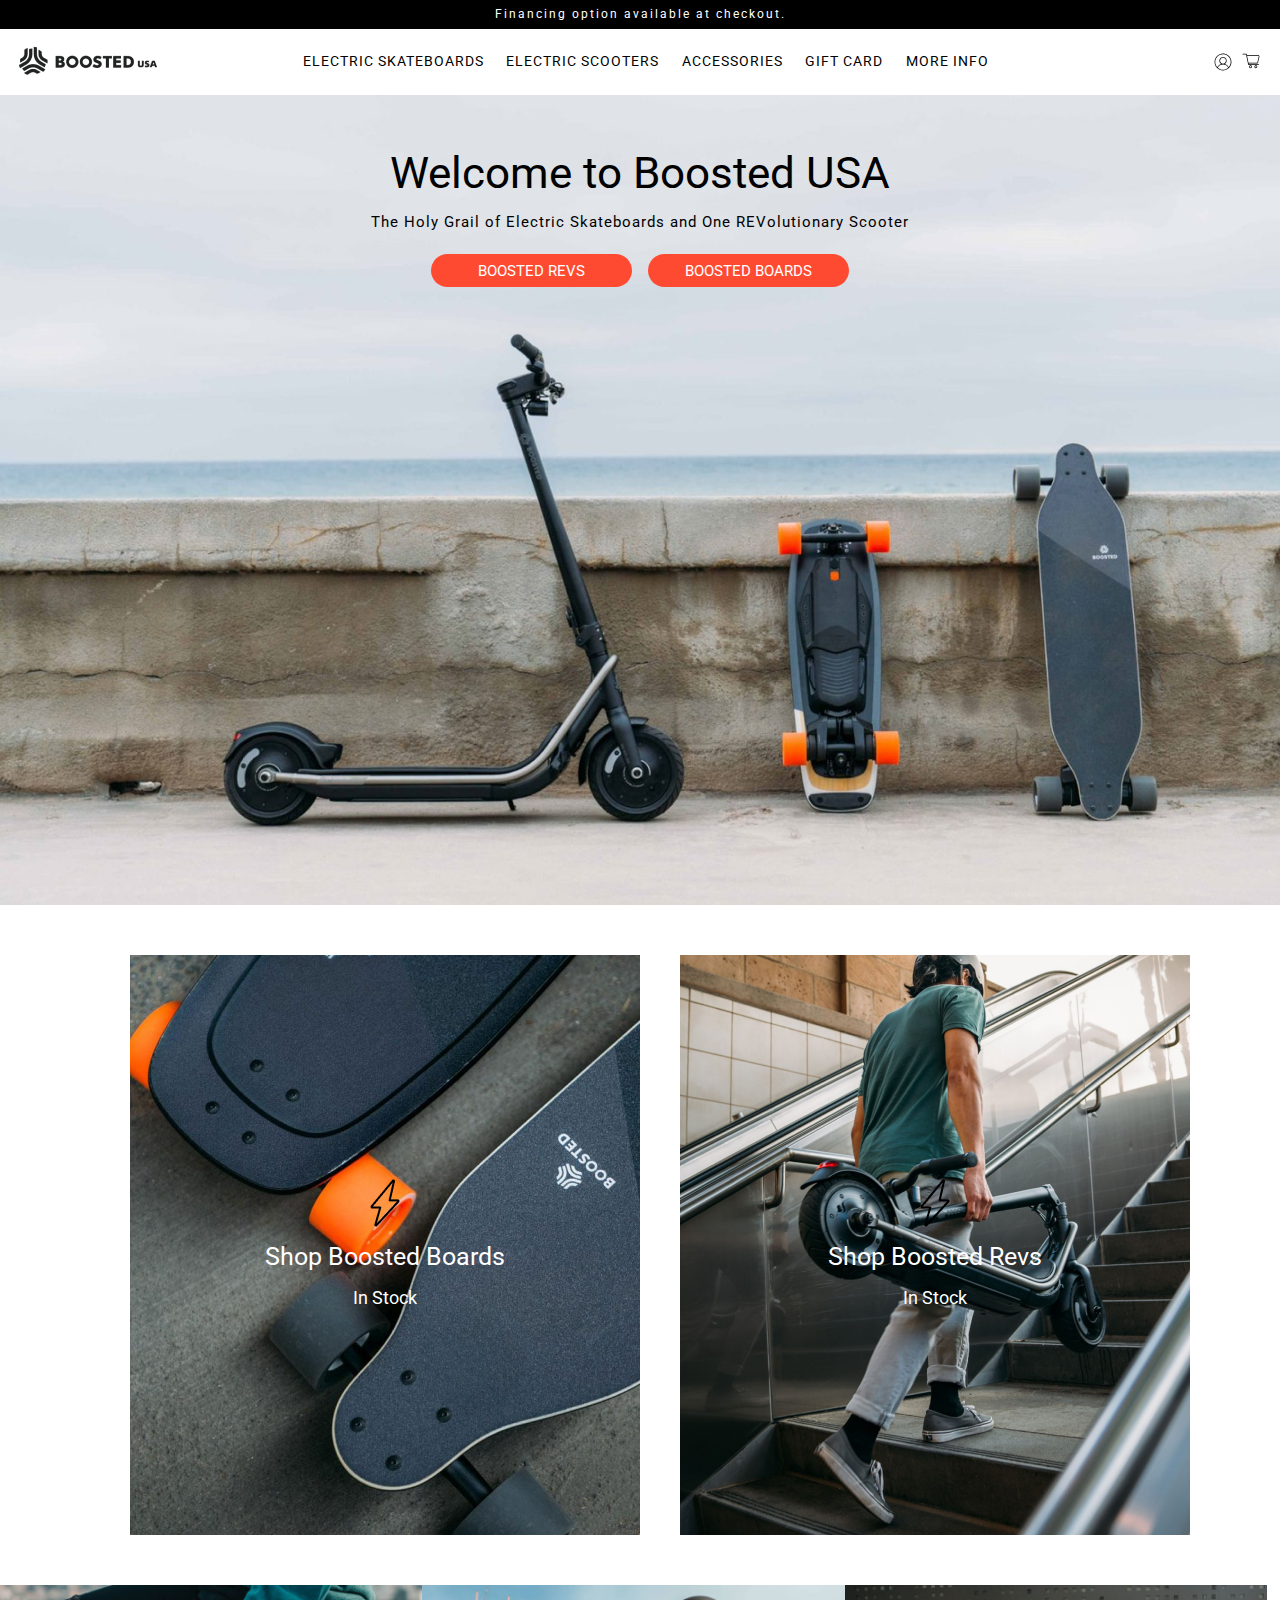
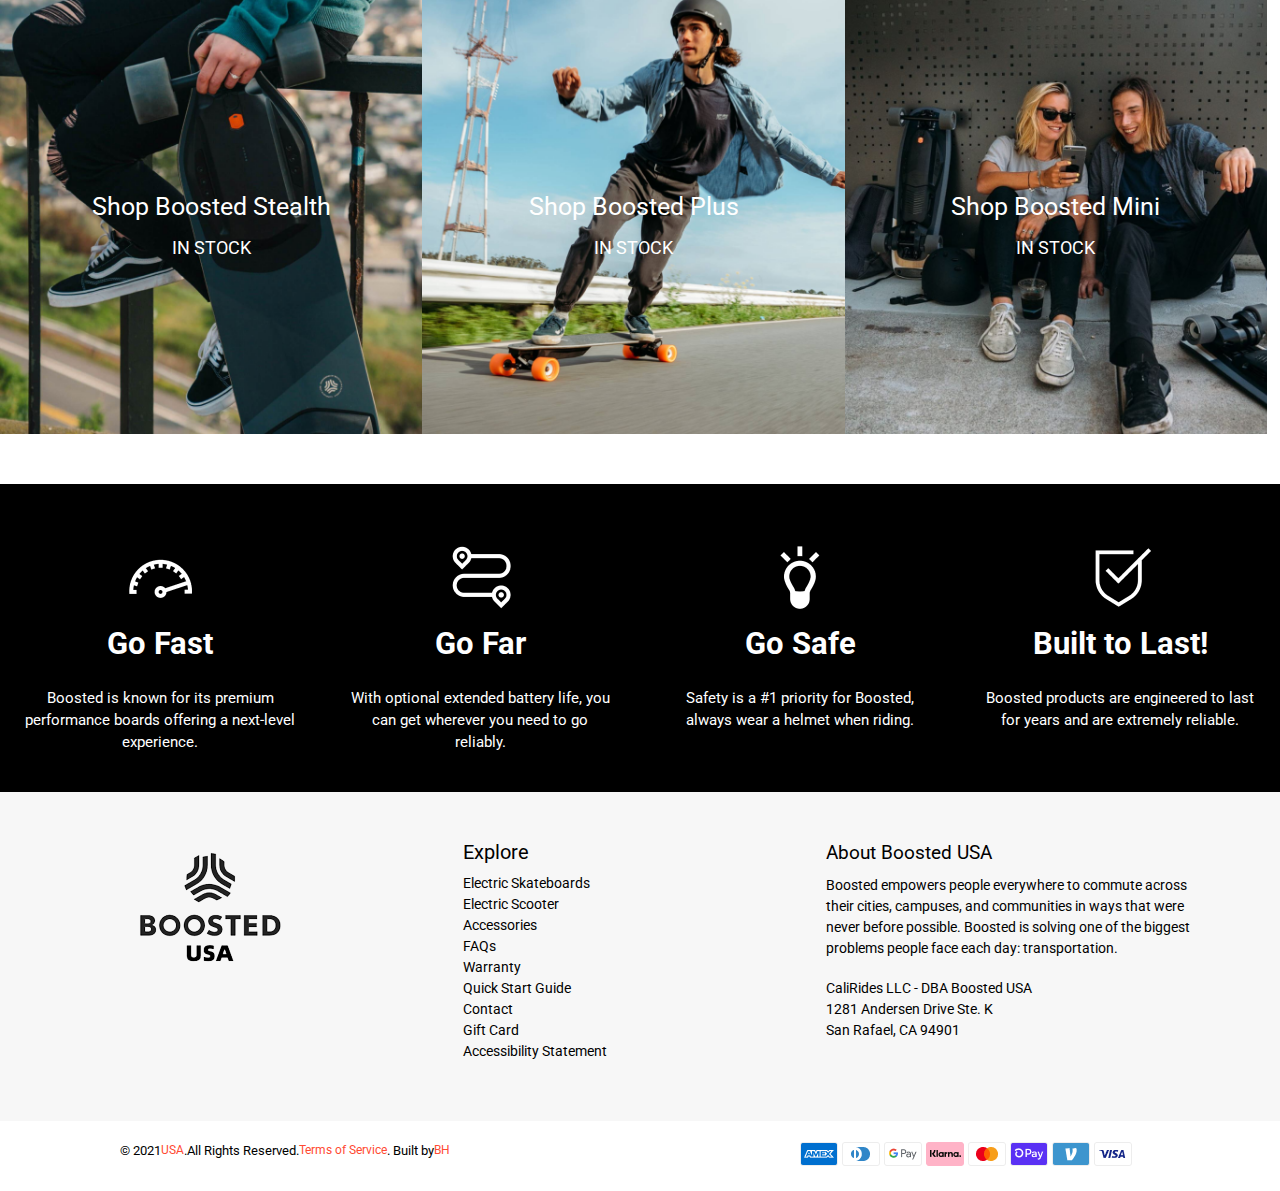
==== commit 82df40ad: "not-end adapt" ====
--- a/main.html
+++ b/main.html
@@ -31,10 +31,10 @@
             </div>
             <div class="mainmenu__buttons">
                 <div class="profile__logo">
-                    <img src="img/avatar.png" alt="" class="profile__logo2">
+                    <img src="img/avatar.svg" alt="" class="profile__logo2">
                 </div>
                 <div class="corz__logo">
-                    <img src="img/cart.png" alt="" class="corz__logo2">
+                    <img src="img/cart.svg" alt="" class="corz__logo2">
                 </div>
             </div>
         </section>
@@ -104,15 +104,15 @@
                 <div class="explore">
                     <div class="sign_explore">Explore</div>
                     <ul class="explore__list">
-                        <li class="p1">Electric Skateboards</li>
-                        <li class="p2">Electric Scooters</li>
-                        <li class="p3">Accessories</li>
-                        <li class="p4">FAQs</li>
-                        <li class="p5">Warranty</li>
-                        <li class="p6">Quick Start Guide</li>
-                        <li class="p7">Contact</li>
-                        <li class="p8">Gift Card</li>
-                        <li class="p9">Accessibility Statement</li>
+                        <li class="p1"><a href="">Electric Skateboards</a></li>
+                        <li class="p2"><a href="">Electric Scooter</li>
+                        <li class="p3"><a href="">Accessories</a></li>
+                        <li class="p4"><a href="">FAQs</a></li>
+                        <li class="p5"><a href="">Warranty</a></li>
+                        <li class="p6"><a href="">Quick Start Guide</a></li>
+                        <li class="p7"><a href="">Contact</a></li>
+                        <li class="p8"><a href="">Gift Card</a></li>
+                        <li class="p9"><a href="">Accessibility Statement</a></li>
                     </ul>
                 </div>
                 <div class="about">
@@ -129,12 +129,12 @@
                 <div class="termsInfo">
                     <div class="infoterms">
                         <div class="termsText">© 2021</div>
-                        <div class="termsTextOrange">Boosted USA</div>
+                        <div class="termsTextOrange"><a href=""> USA</a></div>
                         <div class="termsText">.</div>
                         <div class="termsText">All Rights Reserved.</div>
-                        <div class="termsTextOrange">Terms of Service</div>
+                        <div class="termsTextOrange"><a href="">Terms of Service</a></div>
                         <div class="termsText">. Built by</div>
-                        <div class="termsTextOrange">BH</div>
+                        <div class="termsTextOrange"><a href="">BH</a></div>
                     </div>
                 </div>
                 <div class="footerIcons">
--- a/css/style.css
+++ b/css/style.css
@@ -17,7 +17,6 @@
 /* ---------------------section uppersign------------------------------- */
 
 .uppersign{
-    min-width: 1440px;
     height: 29px;
     background-color: black;
     display: flex;
@@ -96,7 +95,7 @@
 }
 
 .mainmenu__list > li:hover{
-    color: #20f60c;
+    color: #FF4A32;
     cursor: pointer;
 }
 
@@ -123,7 +122,7 @@
 }
 
 .corz__logo2:hover{ /* скачать svg!!*/
-    fill: orange
+    stroke: #FF4A32;
 }
 
 .profile__logo{
@@ -131,7 +130,7 @@
 }
 
 .profile__logo2:hover{
-    fill: orange;
+    stroke: #FF4A32;
 }
 
 .mainmenu__logo{
@@ -227,6 +226,12 @@
     text-align: center;
     margin-left: 130px;
     background-position: center;
+
+    transition: all 1s;
+}
+
+.boostedrev__firstpict:hover{
+    transform: scale(1.2);
 }
 
 .boostedrev__secondpict{
@@ -235,8 +240,13 @@
     text-align: center;
     margin-right: 130px;
     background-position: center;
-}
-
+
+    transition: all 1s;
+}
+
+.boostedrev__secondpict:hover{
+    transform: scale(1.2);
+}
 
 .rev__first_sign1, .rev__first_sign2{
     font-family: 'Roboto';
@@ -273,18 +283,36 @@
     background-image: url(../img/block3_pict1.png);
     background-repeat: no-repeat;
     background-size: cover;
+
+    transition: all 1s;
+}
+
+.skatepict__1pict:hover{
+    transform: scale(1.1);
 }
 
 .skatepict__2pict{
     background-image: url(../img/block3_pict2.png);
     background-repeat: no-repeat;
     background-size: cover;
+
+    transition: all 1s;
+}
+
+.skatepict__2pict:hover{
+    transform: scale(1.1);
 }
 
 .skatepict__3pict{
     background-image: url(../img/block3_pict3.png);
     background-repeat: no-repeat;
     background-size: cover;
+
+    transition: all 1s;
+}
+
+.skatepict__3pict:hover{
+    transform: scale(1.1);
 }
 
 .skate_instock{
@@ -397,6 +425,15 @@
     color: #000000;
 }
 
+.explore__list li > a{
+    text-decoration: none;
+    color: #000000;
+}
+
+.explore__list li > a:hover{
+    color: #FF4A32;
+}
+
 .sign_explore{
     font-size: 20px;
 }
@@ -437,6 +474,15 @@
 .termsInfo{
     margin-top: 20px;
     height: 30px;
+}
+
+.infoterms div>a{
+    text-decoration: none;
+    color: #FF4A32;
+}
+
+.infoterms div>a:hover{
+    color: #6c150a
 }
 
 .termsInfo div{
@@ -471,4 +517,11 @@
     font-size: 12px;
     line-height: 19px;
     color: #FF4A32;
+}
+
+/* 1368px и меньше! */
+@media (max-width:1368px){
+    .footerlast{
+        grid-column-gap: 100px;
+    }
 }